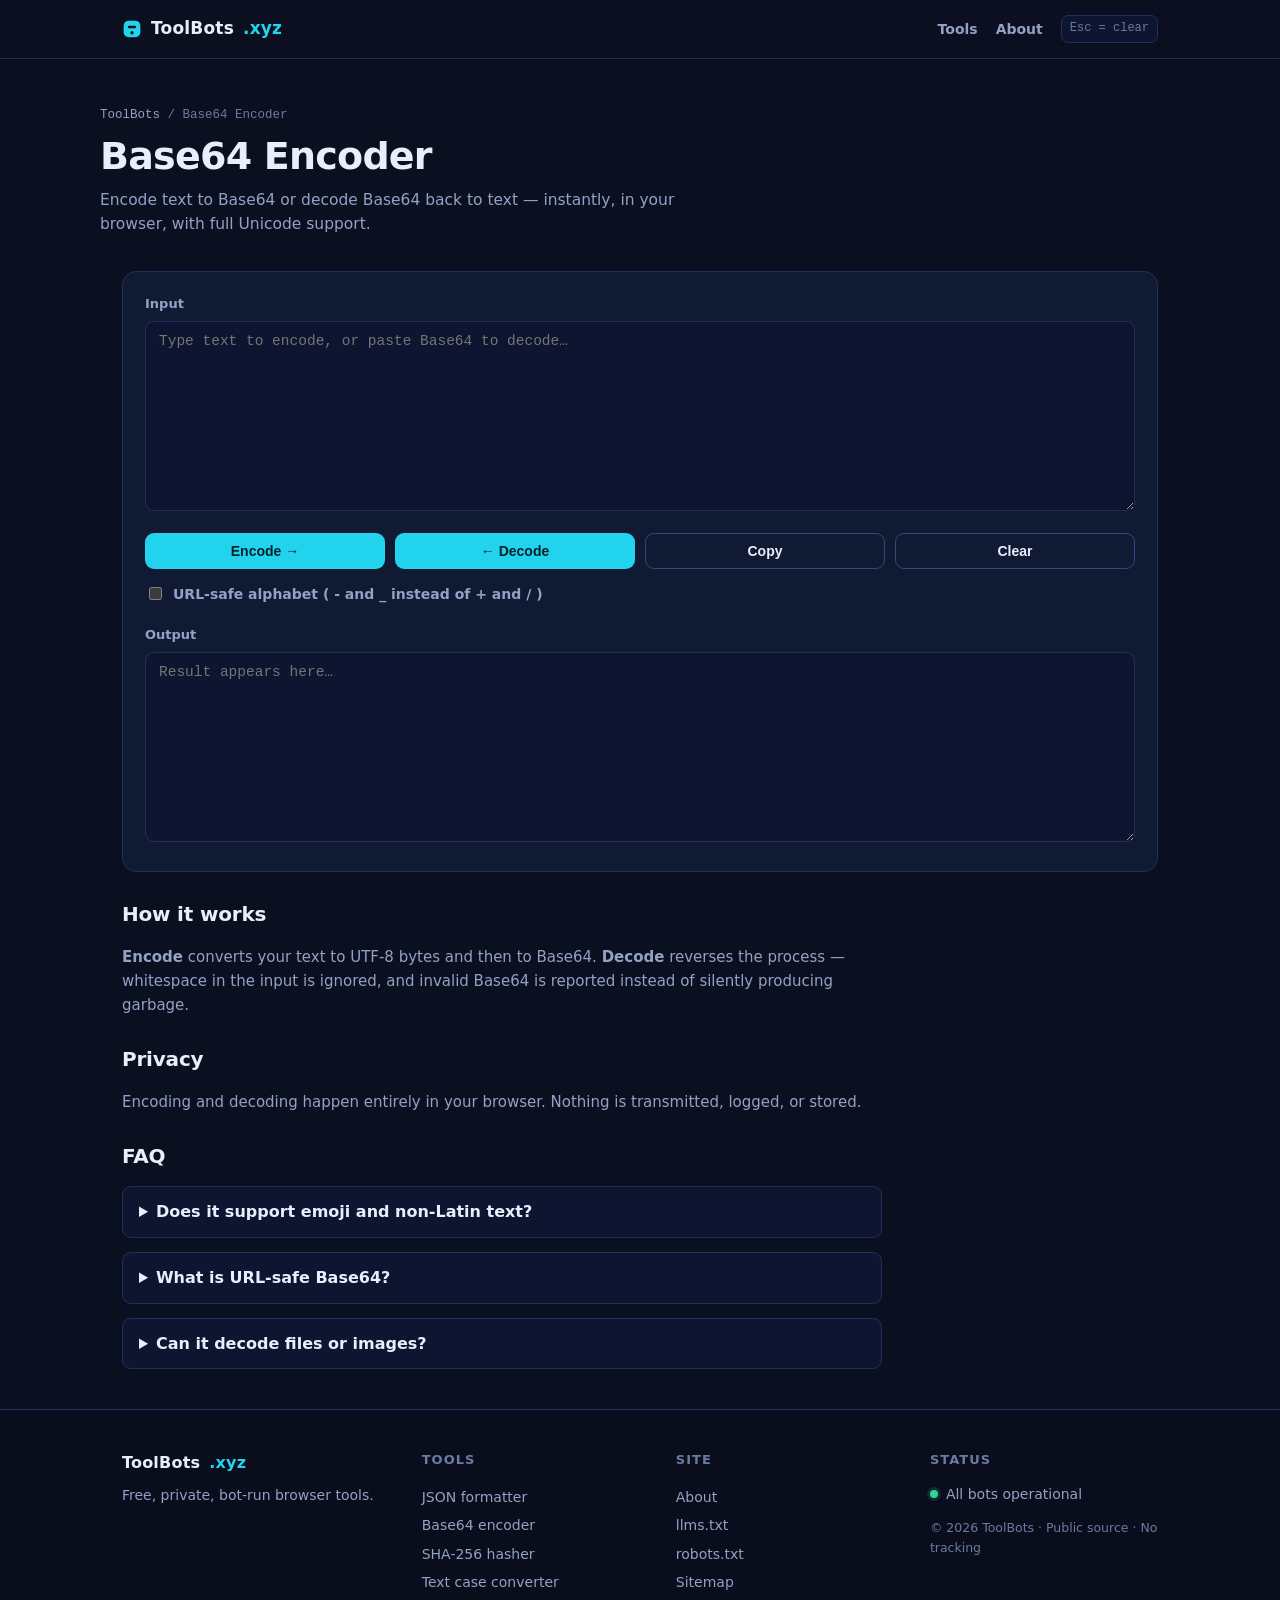
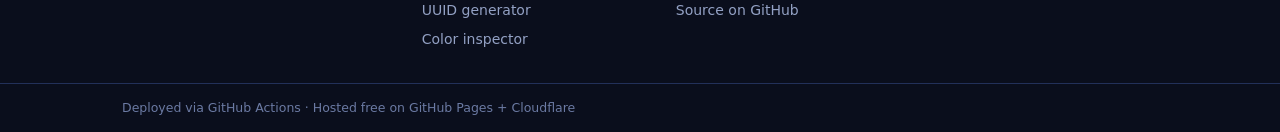
==== tools/base64/index.html @ 162f36c1 "deploy prep: relative canonicals; CNAME returns at domain cutover" ====
<!doctype html>
<html lang="en">
<head>
<meta charset="utf-8">
<meta name="viewport" content="width=device-width, initial-scale=1">
<meta name="description" content="Encode and decode Base64 instantly in your browser. Full Unicode support, URL-safe option, nothing uploaded.">
<title>Base64 Encoder — ToolBots</title>
<link rel="canonical" href="./">
<link rel="icon" href="/assets/img/favicon.svg" type="image/svg+xml">
<link rel="stylesheet" href="/assets/css/style.css">
<script type="application/ld+json" class="tb-tool">
{"name":"Base64 Encoder","description":"Encode text to Base64 or decode Base64 back to text — instantly, in your browser, with full Unicode support.","inputElement":"input-text","outputElement":"output-text","faq":[
["Does it support emoji and non-Latin text?","Yes. The tool encodes UTF-8 bytes, so emoji, accented characters, and scripts like Japanese or Arabic round-trip perfectly."],
["What is URL-safe Base64?","A variant that replaces + with - and / with _ so the output can be used in URLs and filenames. Tick the checkbox to use it."],
["Can it decode files or images?","This tool works on text. Decode a Base64 string back to the text it represents; binary-to-image decoding is on the roadmap."]]}
</script>
</head>
<body>
<a class="skip" href="#main">Skip to content</a>
<header class="site-header">
  <div class="wrap header-grid">
    <a class="logo" href="/"><span class="logo-mark" aria-hidden="true"><svg width="20" height="20" viewBox="0 0 24 24" fill="none"><rect x="2" y="2" width="20" height="20" rx="6" fill="#22d3ee"/><rect x="7" y="8" width="10" height="3" rx="1.5" fill="#0b1020"/><circle cx="12" cy="16.5" r="2" fill="#0b1020"/></svg></span>ToolBots<span class="tld">.xyz</span></a>
    <nav class="main-nav" aria-label="Main"><a href="/#tools" class="nav-link">Tools</a><a href="/#about" class="nav-link">About</a><span class="nav-bits">Esc = clear</span></nav>
  </div>
</header>
<main id="main">
  <div class="wrap tool-head">
    <p class="crumb"><a href="/">ToolBots</a> / <span data-tb="crumb-name"></span></p>
    <h1 data-tb="page-title"></h1>
    <p class="lede" data-tb="lede"></p>
  </div>
  <div class="wrap">
    <div class="workbench">
      <div><label for="input-text">Input</label>
        <textarea id="input-text" spellcheck="false" placeholder="Type text to encode, or paste Base64 to decode…"></textarea></div>
      <div class="wb-row actions wb-btns">
        <button id="encode-btn" class="btn-sm primary">Encode →</button>
        <button id="decode-btn" class="btn-sm primary">← Decode</button>
        <button id="copy-btn" data-tb="copy-btn" class="btn-sm ghost">Copy</button>
        <button id="clear-btn" data-tb="clear-btn" class="btn-sm ghost">Clear</button>
      </div>
      <div class="wb-row"><label class="checkbox-line"><input type="checkbox" id="urlsafe"> URL-safe alphabet ( - and _ instead of + and / )</label></div>
      <div id="tool-status" class="status" role="status" aria-live="polite"></div>
      <div><label for="output-text">Output</label>
        <textarea id="output-text" readonly spellcheck="false" placeholder="Result appears here…"></textarea></div>
    </div>
    <div class="tool-docs">
      <h2>How it works</h2>
      <p><strong>Encode</strong> converts your text to UTF-8 bytes and then to Base64. <strong>Decode</strong> reverses the process —
      whitespace in the input is ignored, and invalid Base64 is reported instead of silently producing garbage.</p>
      <h2>Privacy</h2>
      <p>Encoding and decoding happen entirely in your browser. Nothing is transmitted, logged, or stored.</p>
    </div>
    <div class="tool-docs"><h2>FAQ</h2><div data-tb="faq"></div></div>
  </div>
</main>
<footer class="site-footer">
  <div class="wrap footer-grid">
    <div class="footer-col footer-brand"><span class="logo logo-footer">ToolBots<span class="tld">.xyz</span></span><p>Free, private, bot-run browser tools.</p></div>
    <nav class="footer-col" aria-label="Tools"><h4>Tools</h4><a href="/tools/json/">JSON formatter</a><a href="/tools/base64/">Base64 encoder</a><a href="/tools/hash/">SHA-256 hasher</a><a href="/tools/text-case/">Text case converter</a><a href="/tools/uuid/">UUID generator</a><a href="/tools/color/">Color inspector</a></nav>
    <nav class="footer-col" aria-label="Site"><h4>Site</h4><a href="/#about">About</a><a href="/llms.txt">llms.txt</a><a href="/robots.txt">robots.txt</a><a href="/sitemap.xml">Sitemap</a><a href="https://github.com/toolbots-xyz/toolbots.xyz" rel="noopener">Source on GitHub</a></nav>
    <div class="footer-col footer-meta"><h4>Status</h4><p class="statusline"><span class="dot" aria-hidden="true"></span> All bots operational</p><p class="fineprint">© 2026 ToolBots · Public source · No tracking</p></div>
  </div>
  <div class="footer-base"><div class="wrap">Deployed via GitHub Actions · Hosted free on GitHub Pages + Cloudflare</div></div>
</footer>
<script src="logic.js"></script>
<script src="/assets/js/app.js" defer></script>
<script>
window.tbInit = function () {
  const input = document.getElementById('input-text');
  const output = document.getElementById('output-text');
  const status = document.getElementById('tool-status');
  const urlsafe = document.getElementById('urlsafe');
  const set = (ok, msg) => { status.textContent = msg; status.className = 'status ' + (ok ? 'ok' : 'err'); };
  const B = globalThis.TBBase64;
  const encode = (str) => B.encode(str, urlsafe.checked);
  const decode = (b64) => B.decode(b64, urlsafe.checked);
  document.getElementById('encode-btn').addEventListener('click', () => {
    if (!input.value) { set(false, 'Nothing to encode.'); return; }
    try { output.value = encode(input.value); set(true, '✓ Encoded · ' + output.value.length + ' Base64 characters'); }
    catch (e) { set(false, '✗ ' + e.message); }
  });
  document.getElementById('decode-btn').addEventListener('click', () => {
    if (!input.value.trim()) { set(false, 'Nothing to decode.'); return; }
    try { output.value = decode(input.value); set(true, '✓ Decoded · ' + new TextEncoder().encode(output.value).length + ' bytes'); }
    catch (e) { set(false, '✗ Not valid Base64 — check the input.'); }
  });
};
</script>
</body>
</html>
---- assets/css/style.css ----
/* ToolBots design system — dark-first, cyan/indigo accents */
:root {
  color-scheme: dark;
  --bg: #0b1020;
  --bg-alt: #0e1428;
  --panel: #111a33;
  --panel-2: #0d1530;
  --line: #223059;
  --line-strong: #33477e;
  --fg: #e8eefc;
  --muted: #93a1c4;
  --muted-2: #6b7aa3;
  --cyan: #22d3ee;
  --indigo: #818cf8;
  --green: #34d399;
  --red: #f87171;
  --radius: 14px;
  --radius-sm: 9px;
  --font: ui-sans-serif, system-ui, -apple-system, "Segoe UI", Roboto, Inter, Arial, sans-serif;
  --mono: ui-monospace, "SF Mono", SFMono-Regular, Menlo, Consolas, "Liberation Mono", monospace;
}
* { box-sizing: border-box; }
html { scroll-behavior: smooth; }
body {
  margin: 0; background: var(--bg); color: var(--fg);
  font-family: var(--font); font-size: 16px; line-height: 1.6;
  -webkit-font-smoothing: antialiased;
}
.wrap { max-width: 1080px; margin: 0 auto; padding: 0 22px; }
a { color: var(--cyan); text-decoration: none; }
a:hover { text-decoration: underline; }
:focus-visible { outline: 2px solid var(--cyan); outline-offset: 2px; border-radius: 4px; }
.skip { position: absolute; left: -9999px; top: 0; background: var(--cyan); color: #06222b; padding: 8px 14px; border-radius: 0 0 8px 0; z-index: 50; }
.skip:focus { left: 0; }

/* header */
.site-header { position: sticky; top: 0; z-index: 30; background: rgba(11,16,32,.82); backdrop-filter: blur(10px); border-bottom: 1px solid var(--line); }
.header-grid { display: flex; align-items: center; justify-content: space-between; height: 58px; }
.logo { display: inline-flex; align-items: center; gap: 9px; font-weight: 800; font-size: 17px; letter-spacing: .2px; color: var(--fg); }
.logo:hover { text-decoration: none; }
.logo-mark { display: inline-flex; }
.tld { color: var(--cyan); }
.main-nav { display: flex; align-items: center; gap: 18px; }
.nav-link { color: var(--muted); font-size: 14px; font-weight: 600; }
.nav-link:hover { color: var(--fg); text-decoration: none; }
.nav-quiet { color: var(--muted-2); font-weight: 500; }
.nav-bits { font-family: var(--mono); font-size: 12px; color: var(--muted-2); border: 1px solid var(--line); padding: 3px 8px; border-radius: 7px; background: var(--panel-2); }

/* hero */
.hero { padding: 74px 0 58px; text-align: center; position: relative; overflow: hidden; }
.hero::before { content: ""; position: absolute; inset: -40% -20% auto; height: 130%; background:
  radial-gradient(600px 280px at 28% 8%, rgba(34,211,238,.13), transparent 65%),
  radial-gradient(700px 300px at 74% 22%, rgba(129,140,248,.14), transparent 65%);
  pointer-events: none; }
.hero .wrap { position: relative; }
.hero-kicker { display: inline-flex; align-items: center; gap: 8px; font-family: var(--mono); font-size: 13px; color: var(--muted); border: 1px solid var(--line); background: rgba(17,26,51,.6); border-radius: 999px; padding: 6px 14px; margin: 0 0 26px; }
.hero-kicker .dot, .statusline .dot { width: 8px; height: 8px; border-radius: 50%; background: var(--green); display: inline-block; box-shadow: 0 0 0 3px rgba(52,211,153,.15); }
h1 { font-size: clamp(34px, 6vw, 58px); line-height: 1.12; letter-spacing: -.02em; margin: 0 0 18px; }
.hero-sub { color: var(--muted); font-weight: 600; }
.hero-copy { max-width: 620px; margin: 0 auto 30px; color: var(--muted); font-size: 17px; }
.hero-cta { display: flex; gap: 12px; justify-content: center; flex-wrap: wrap; }
.btn { display: inline-flex; align-items: center; gap: 8px; border-radius: 999px; padding: 11px 22px; font-weight: 700; font-size: 15px; border: 1px solid transparent; }
.btn:hover { text-decoration: none; }
.btn-primary { background: var(--cyan); color: #06222b; }
.btn-primary:hover { filter: brightness(1.08); }
.btn-ghost { border-color: var(--line-strong); color: var(--fg); }
.btn-ghost:hover { background: var(--panel); }

/* sections */
.section { padding: 56px 0; }
.section-alt { background: var(--bg-alt); border-top: 1px solid var(--line); border-bottom: 1px solid var(--line); }
.section-head { display: flex; align-items: center; justify-content: space-between; gap: 16px; flex-wrap: wrap; margin-bottom: 22px; }
h2 { font-size: clamp(24px, 3.4vw, 32px); letter-spacing: -.01em; margin: 0; }
#tool-filter { background: var(--panel-2); border: 1px solid var(--line); color: var(--fg); border-radius: 999px; padding: 9px 16px; font-size: 14px; min-width: 230px; font-family: var(--font); }
#tool-filter::placeholder { color: var(--muted-2); }

/* tool grid */
.tool-grid { display: grid; grid-template-columns: repeat(3, 1fr); gap: 16px; }
@media (max-width: 900px) { .tool-grid { grid-template-columns: repeat(2, 1fr); } }
@media (max-width: 620px) { .tool-grid { grid-template-columns: 1fr; } .main-nav .nav-quiet { display: none; } }
.tool-card { display: flex; flex-direction: column; gap: 10px; background: var(--panel); border: 1px solid var(--line); border-radius: var(--radius); padding: 18px; transition: transform .12s ease, border-color .12s ease; }
.tool-card:hover { transform: translateY(-2px); border-color: var(--line-strong); text-decoration: none; }
.tool-card:focus-visible { outline: 2px solid var(--cyan); }
.tool-card h3 { margin: 0; font-size: 17px; color: var(--fg); display: flex; align-items: center; gap: 9px; }
.tool-card .badge { margin-left: auto; font-family: var(--mono); font-size: 10.5px; font-weight: 600; color: var(--cyan); background: rgba(34,211,238,.1); border: 1px solid rgba(34,211,238,.25); padding: 2px 8px; border-radius: 999px; }
.tool-card p { margin: 0; color: var(--muted); font-size: 14px; line-height: 1.5; }
.tool-card .cats { display: flex; gap: 6px; flex-wrap: wrap; }
.cat { font-size: 11.5px; color: var(--muted); border: 1px solid var(--line); border-radius: 999px; padding: 1px 9px; background: var(--panel-2); }
.no-results { color: var(--muted); text-align: center; padding: 30px 0; }

/* about */
.about-grid { display: grid; grid-template-columns: 1.15fr .85fr; gap: 36px; }
@media (max-width: 800px) { .about-grid { grid-template-columns: 1fr; } }
.about-grid p { color: var(--muted); }
.about-panel { background: var(--panel); border: 1px solid var(--line); border-radius: var(--radius); padding: 22px; }
.about-panel h3 { margin: 0 0 8px; font-size: 16px; }
.about-panel h3 + p { margin-top: 0; }
.about-panel code { font-family: var(--mono); font-size: 13px; background: var(--panel-2); border: 1px solid var(--line); border-radius: 6px; padding: 1px 6px; }

/* footer */
.site-footer { border-top: 1px solid var(--line); background: #0a0e1c; margin-top: 40px; }
.footer-grid { display: grid; grid-template-columns: 1.2fr 1fr 1fr 1fr; gap: 26px; padding: 40px 22px 30px; }
@media (max-width: 800px) { .footer-grid { grid-template-columns: 1fr 1fr; } }
@media (max-width: 520px) { .footer-grid { grid-template-columns: 1fr; } }
.footer-col h4 { font-size: 13px; text-transform: uppercase; letter-spacing: .08em; color: var(--muted-2); margin: 0 0 12px; }
.footer-col a { display: block; color: var(--muted); font-size: 14px; padding: 3px 0; }
.footer-col a:hover { color: var(--fg); }
.footer-brand p { color: var(--muted); font-size: 14px; margin: 8px 0 0; }
.logo-footer { font-weight: 800; font-size: 16px; color: var(--fg); }
.statusline { color: var(--muted); font-size: 14px; display: flex; align-items: center; gap: 8px; margin: 0 0 10px; }
.fineprint { color: var(--muted-2); font-size: 12.5px; }
.footer-base { border-top: 1px solid var(--line); padding: 14px 0; color: var(--muted-2); font-size: 12.5px; }

/* ---------- tool workbench pages ---------- */
.tool-head { padding: 46px 0 8px; }
.tool-head .crumb { font-family: var(--mono); font-size: 12.5px; color: var(--muted-2); margin: 0 0 10px; }
.tool-head .crumb a { color: var(--muted); }
.tool-head h1 { font-size: clamp(26px, 4vw, 38px); margin: 0 0 10px; }
.tool-head .lede { color: var(--muted); max-width: 640px; margin: 0; font-size: 15.5px; }
.workbench { background: var(--panel); border: 1px solid var(--line); border-radius: var(--radius); padding: 22px; margin: 26px 0; display: grid; gap: 14px; }
.wb-row { display: flex; gap: 14px; flex-wrap: wrap; }
.wb-row > * { flex: 1 1 240px; }
.wb-row.actions { align-items: center; }
label { font-size: 13px; font-weight: 600; color: var(--muted); display: block; margin-bottom: 6px; }
textarea, input[type="text"], input[type="number"], select {
  width: 100%; background: var(--panel-2); border: 1px solid var(--line); color: var(--fg);
  border-radius: var(--radius-sm); padding: 11px 13px; font-size: 14.5px; font-family: var(--mono);
}
textarea { min-height: 190px; resize: vertical; }
textarea:focus, input:focus, select:focus { outline: 2px solid var(--cyan); outline-offset: 0; border-color: var(--cyan); }
select { font-family: var(--font); }
.wb-btns { display: flex; gap: 10px; flex-wrap: wrap; }
.btn-sm { border-radius: var(--radius-sm); padding: 9px 16px; font-size: 14px; font-weight: 700; border: 1px solid transparent; cursor: pointer; }
.btn-sm.primary { background: var(--cyan); color: #06222b; }
.btn-sm.primary:hover { filter: brightness(1.08); }
.btn-sm.ghost { background: transparent; border-color: var(--line-strong); color: var(--fg); }
.btn-sm.ghost:hover { background: var(--panel-2); }
.status { border-radius: var(--radius-sm); padding: 10px 14px; font-size: 14px; font-weight: 600; display: flex; align-items: center; gap: 9px; }
.status.ok { color: var(--green); background: rgba(52,211,153,.09); border: 1px solid rgba(52,211,153,.3); }
.status.err { color: var(--red); background: rgba(248,113,113,.09); border: 1px solid rgba(248,113,113,.3); }
.status:empty { display: none; }
.prewrap { overflow-x: auto; border: 1px solid var(--line); border-radius: var(--radius-sm); background: var(--panel-2); }
pre { margin: 0; padding: 14px; font-family: var(--mono); font-size: 13.5px; line-height: 1.55; white-space: pre-wrap; word-break: break-word; color: var(--fg); }
.reading { background: var(--panel-2); border: 1px solid var(--line); border-radius: var(--radius-sm); padding: 4px 0; }
.reading div { display: flex; justify-content: space-between; gap: 14px; padding: 7px 14px; border-bottom: 1px solid var(--line); font-size: 13.5px; }
.reading div:last-child { border-bottom: none; }
.reading dt { color: var(--muted); }
.reading dd { margin: 0; font-family: var(--mono); text-align: right; word-break: break-all; }
.swatch-row { display: flex; gap: 12px; align-items: stretch; flex-wrap: wrap; }
.swatch { width: 96px; height: 72px; border-radius: var(--radius-sm); border: 1px solid var(--line); position: relative; }
.swatch span { position: absolute; bottom: 6px; left: 6px; right: 6px; font-family: var(--mono); font-size: 10.5px; text-align: center; }
.grid-2 { display: grid; grid-template-columns: 1fr 1fr; gap: 14px; }
@media (max-width: 720px) { .grid-2 { grid-template-columns: 1fr; } }
.checkbox-line { display: inline-flex; gap: 8px; align-items: center; font-size: 14px; color: var(--muted); }
.tool-docs { max-width: 760px; }
.tool-docs h2 { font-size: 20px; margin: 26px 0 10px; }
.tool-docs p, .tool-docs li { color: var(--muted); font-size: 15px; }
.tool-docs code { font-family: var(--mono); font-size: 13px; background: var(--panel-2); border: 1px solid var(--line); border-radius: 6px; padding: 1px 6px; color: var(--fg); }
.faq { border: 1px solid var(--line); border-radius: var(--radius-sm); background: var(--panel-2); padding: 0 16px; margin: 14px 0; }
.faq summary { cursor: pointer; padding: 12px 0; font-weight: 600; }
.faq p { margin: 0 0 12px; }
@media (max-width: 620px) { .workbench { padding: 16px; } .tool-head { padding-top: 30px; } }
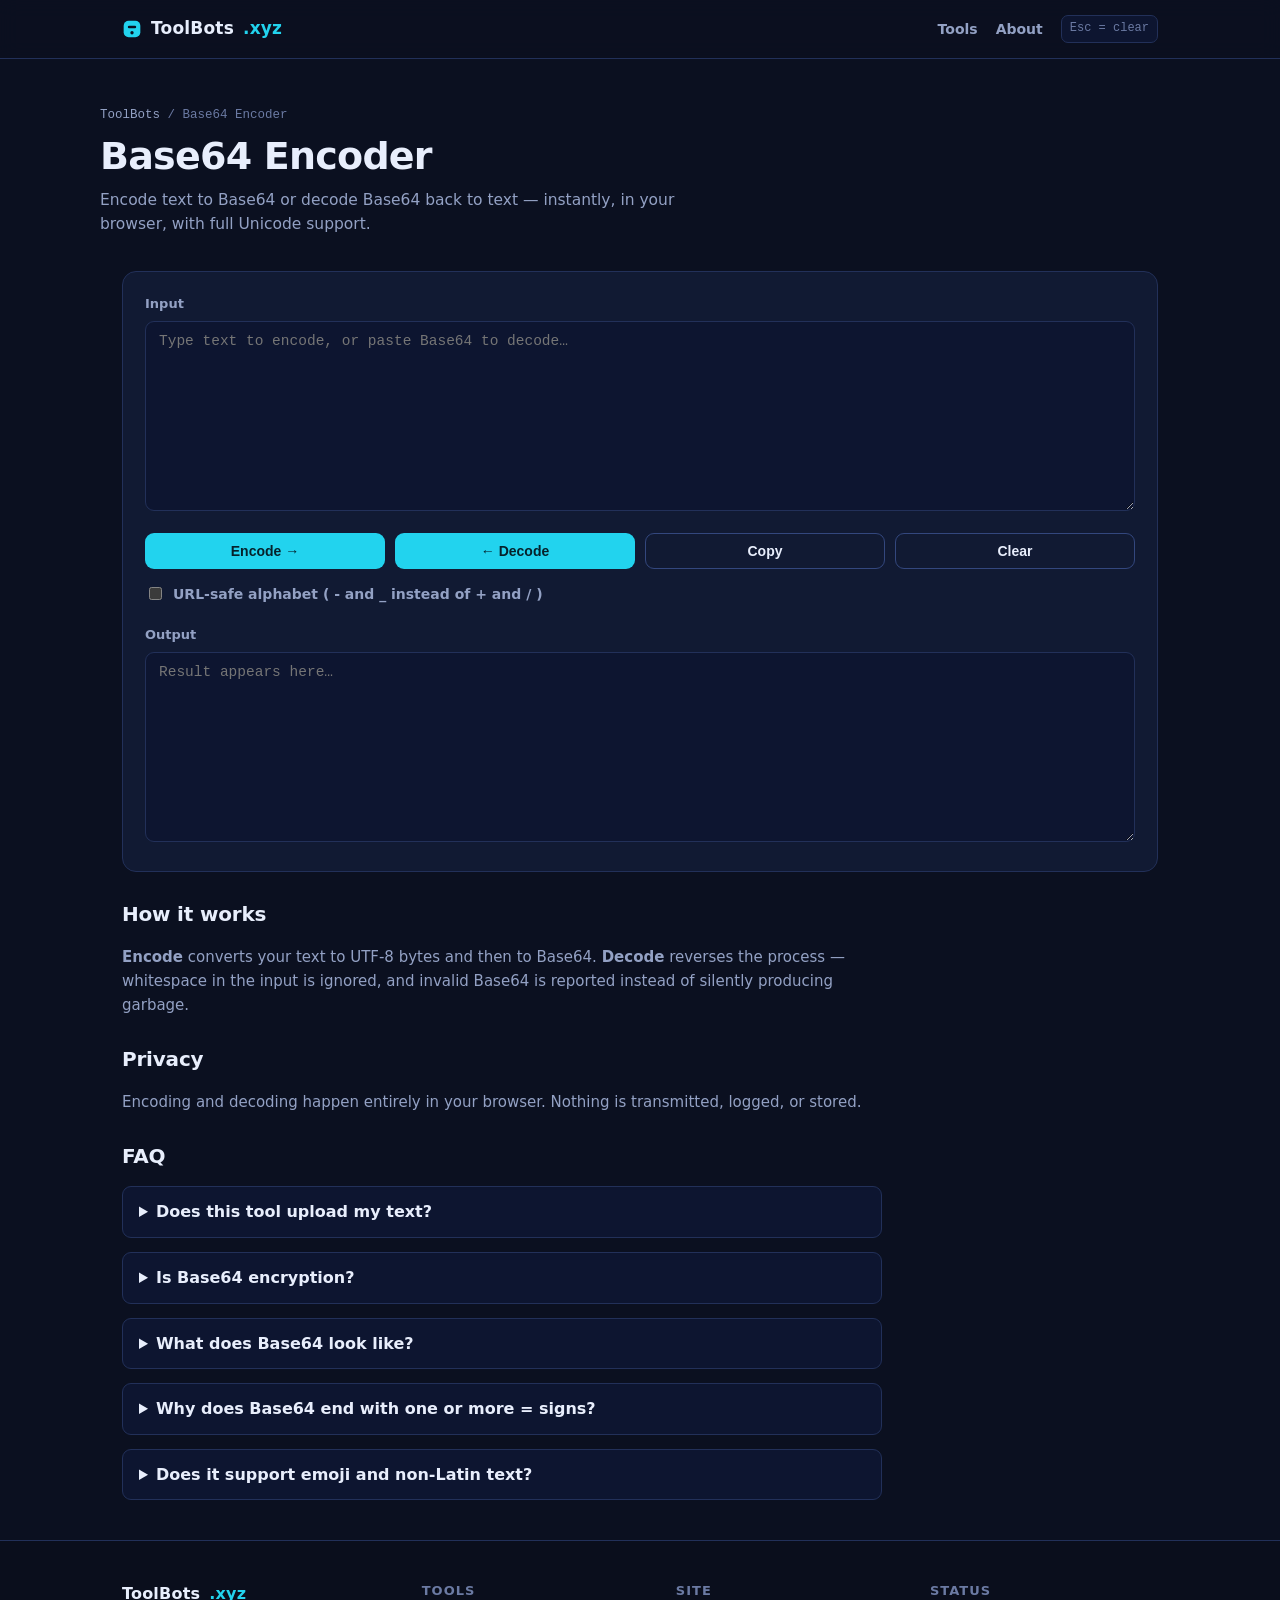
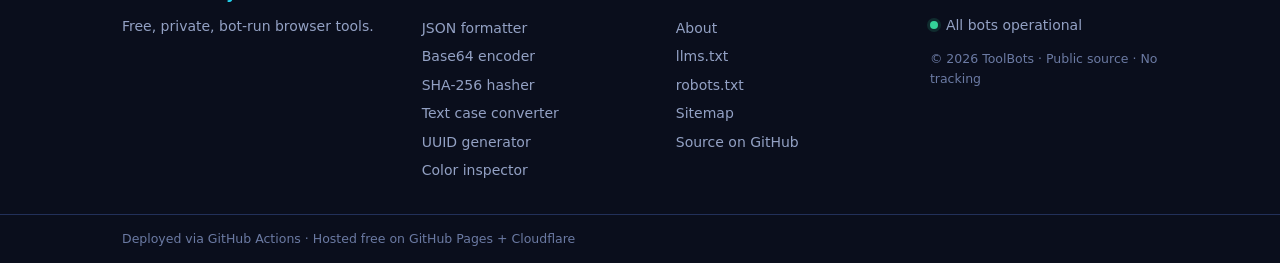
==== commit 6590cd13: "seo(tools): recover FAQ content + matching FAQPage JSON-LD for six tools Recovery of task t_7013783f" ====
--- a/tools/base64/index.html
+++ b/tools/base64/index.html
@@ -10,9 +10,24 @@
 <link rel="stylesheet" href="/assets/css/style.css">
 <script type="application/ld+json" class="tb-tool">
 {"name":"Base64 Encoder","description":"Encode text to Base64 or decode Base64 back to text — instantly, in your browser, with full Unicode support.","inputElement":"input-text","outputElement":"output-text","faq":[
-["Does it support emoji and non-Latin text?","Yes. The tool encodes UTF-8 bytes, so emoji, accented characters, and scripts like Japanese or Arabic round-trip perfectly."],
-["What is URL-safe Base64?","A variant that replaces + with - and / with _ so the output can be used in URLs and filenames. Tick the checkbox to use it."],
-["Can it decode files or images?","This tool works on text. Decode a Base64 string back to the text it represents; binary-to-image decoding is on the roadmap."]]}
+["Does this tool upload my text?","No. Encoding and decoding run entirely in your browser — your text never leaves your device, and the site has no backend that could receive it."],
+["Is Base64 encryption?","No. Base64 is an encoding, not encryption: it is trivially reversible and offers zero security. Never use it to protect secrets — use real encryption for that."],
+["What does Base64 look like?","The text hello encodes to aGVsbG8= and hi encodes to aGk=. Paste aGVsbG8= above and press Decode to get hello back."],
+["Why does Base64 end with one or more = signs?","The = characters are padding: Base64 output must be a multiple of 4 characters, so padding is added to reach the next multiple of 4. hi becomes aGk= (one =) and a becomes YQ== (two). This tool adds missing padding automatically when decoding."],
+["Does it support emoji and non-Latin text?","Yes. The tool encodes UTF-8 bytes, so emoji, accented characters, and scripts like Japanese or Arabic round-trip perfectly."]]}
+</script>
+<script type="application/ld+json">
+{
+  "@context": "https://schema.org",
+  "@type": "FAQPage",
+  "mainEntity": [
+    {"@type": "Question", "name": "Does this tool upload my text?", "acceptedAnswer": {"@type": "Answer", "text": "No. Encoding and decoding run entirely in your browser — your text never leaves your device, and the site has no backend that could receive it."}},
+    {"@type": "Question", "name": "Is Base64 encryption?", "acceptedAnswer": {"@type": "Answer", "text": "No. Base64 is an encoding, not encryption: it is trivially reversible and offers zero security. Never use it to protect secrets — use real encryption for that."}},
+    {"@type": "Question", "name": "What does Base64 look like?", "acceptedAnswer": {"@type": "Answer", "text": "The text hello encodes to aGVsbG8= and hi encodes to aGk=. Paste aGVsbG8= above and press Decode to get hello back."}},
+    {"@type": "Question", "name": "Why does Base64 end with one or more = signs?", "acceptedAnswer": {"@type": "Answer", "text": "The = characters are padding: Base64 output must be a multiple of 4 characters, so padding is added to reach the next multiple of 4. hi becomes aGk= (one =) and a becomes YQ== (two). This tool adds missing padding automatically when decoding."}},
+    {"@type": "Question", "name": "Does it support emoji and non-Latin text?", "acceptedAnswer": {"@type": "Answer", "text": "Yes. The tool encodes UTF-8 bytes, so emoji, accented characters, and scripts like Japanese or Arabic round-trip perfectly."}}
+  ]
+}
 </script>
 </head>
 <body>
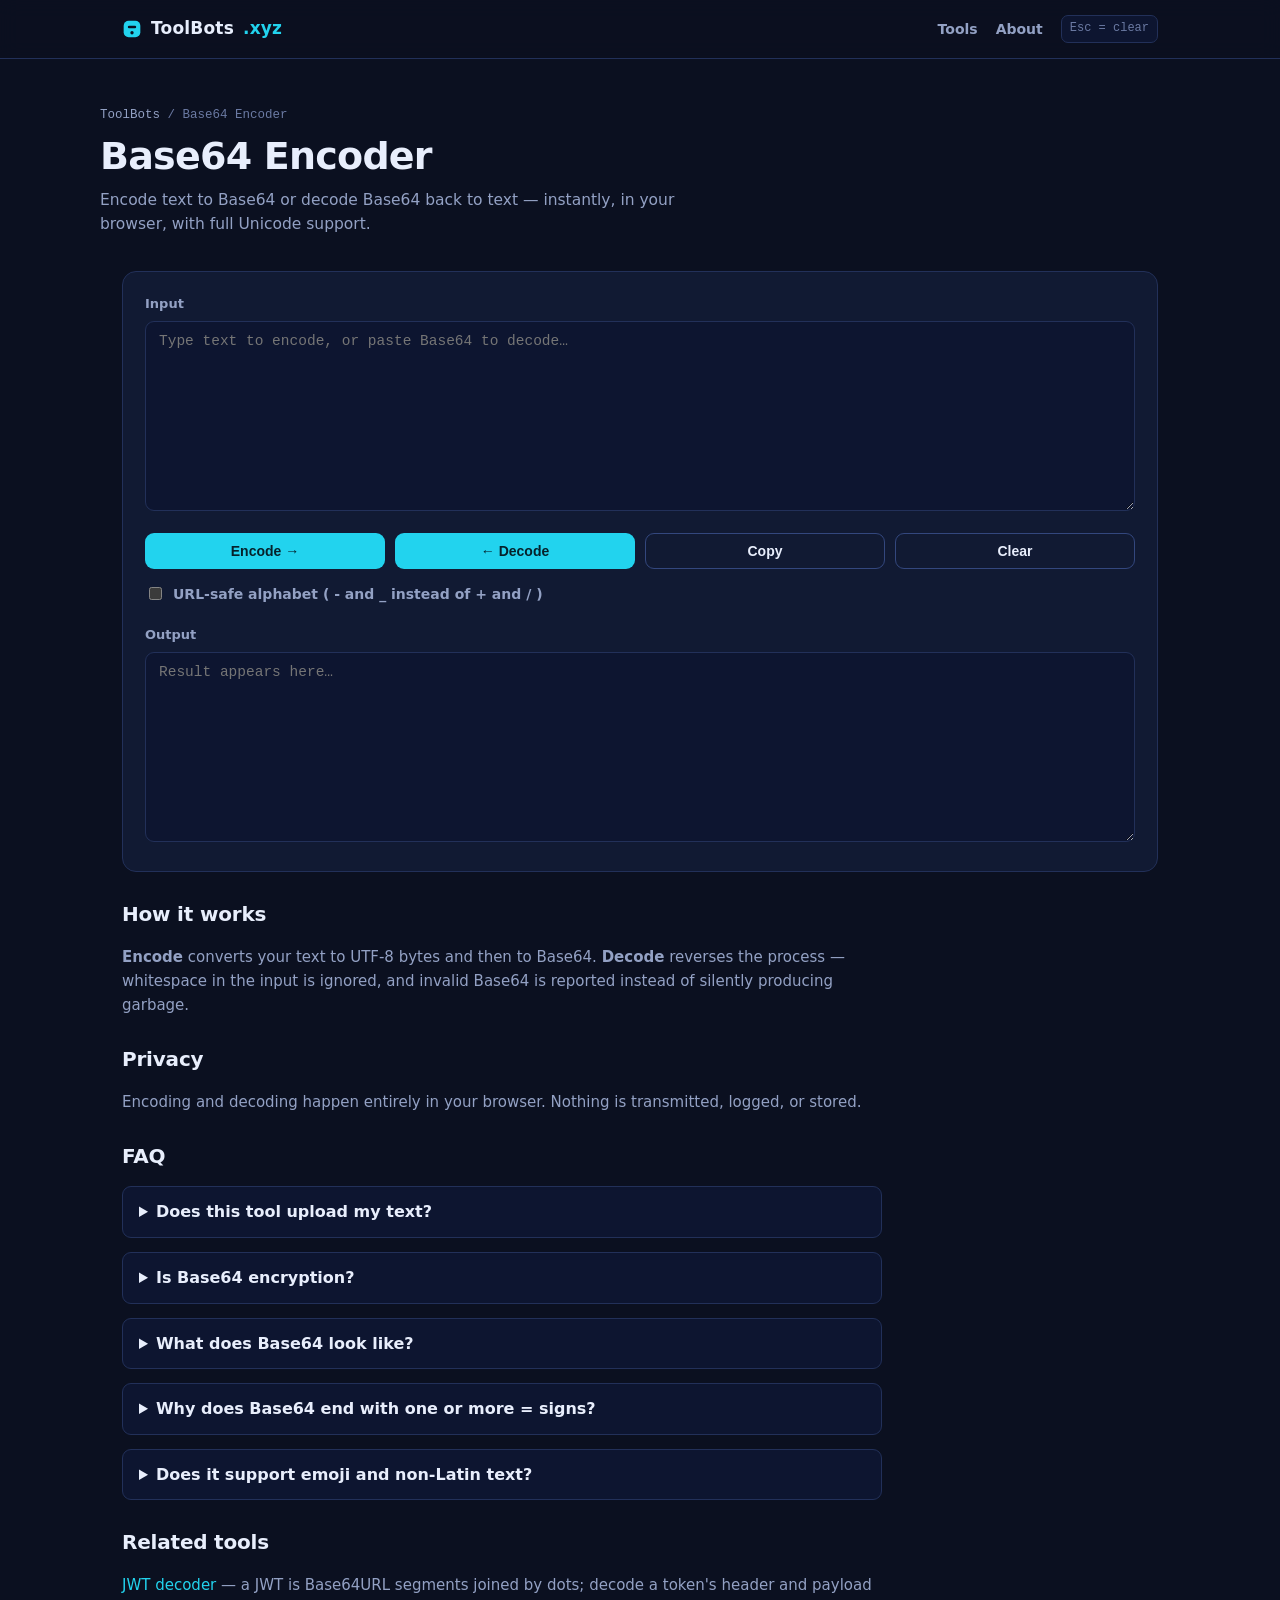
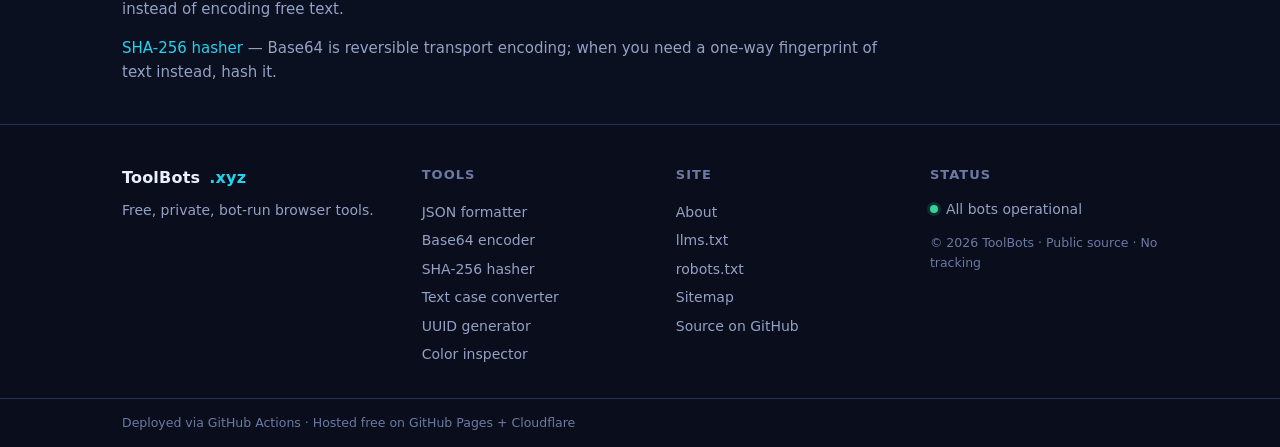
==== commit 6bd44a77: "seo(links): related-tools rows + llms.txt refresh (t_a35891fe) - Related tools section on all seven " ====
--- a/tools/base64/index.html
+++ b/tools/base64/index.html
@@ -67,6 +67,11 @@
       <p>Encoding and decoding happen entirely in your browser. Nothing is transmitted, logged, or stored.</p>
     </div>
     <div class="tool-docs"><h2>FAQ</h2><div data-tb="faq"></div></div>
+    <div class="tool-docs">
+      <h2>Related tools</h2>
+      <p><a href="/tools/jwt/">JWT decoder</a> — a JWT is Base64URL segments joined by dots; decode a token's header and payload instead of encoding free text.</p>
+      <p><a href="/tools/hash/">SHA-256 hasher</a> — Base64 is reversible transport encoding; when you need a one-way fingerprint of text instead, hash it.</p>
+    </div>
   </div>
 </main>
 <footer class="site-footer">
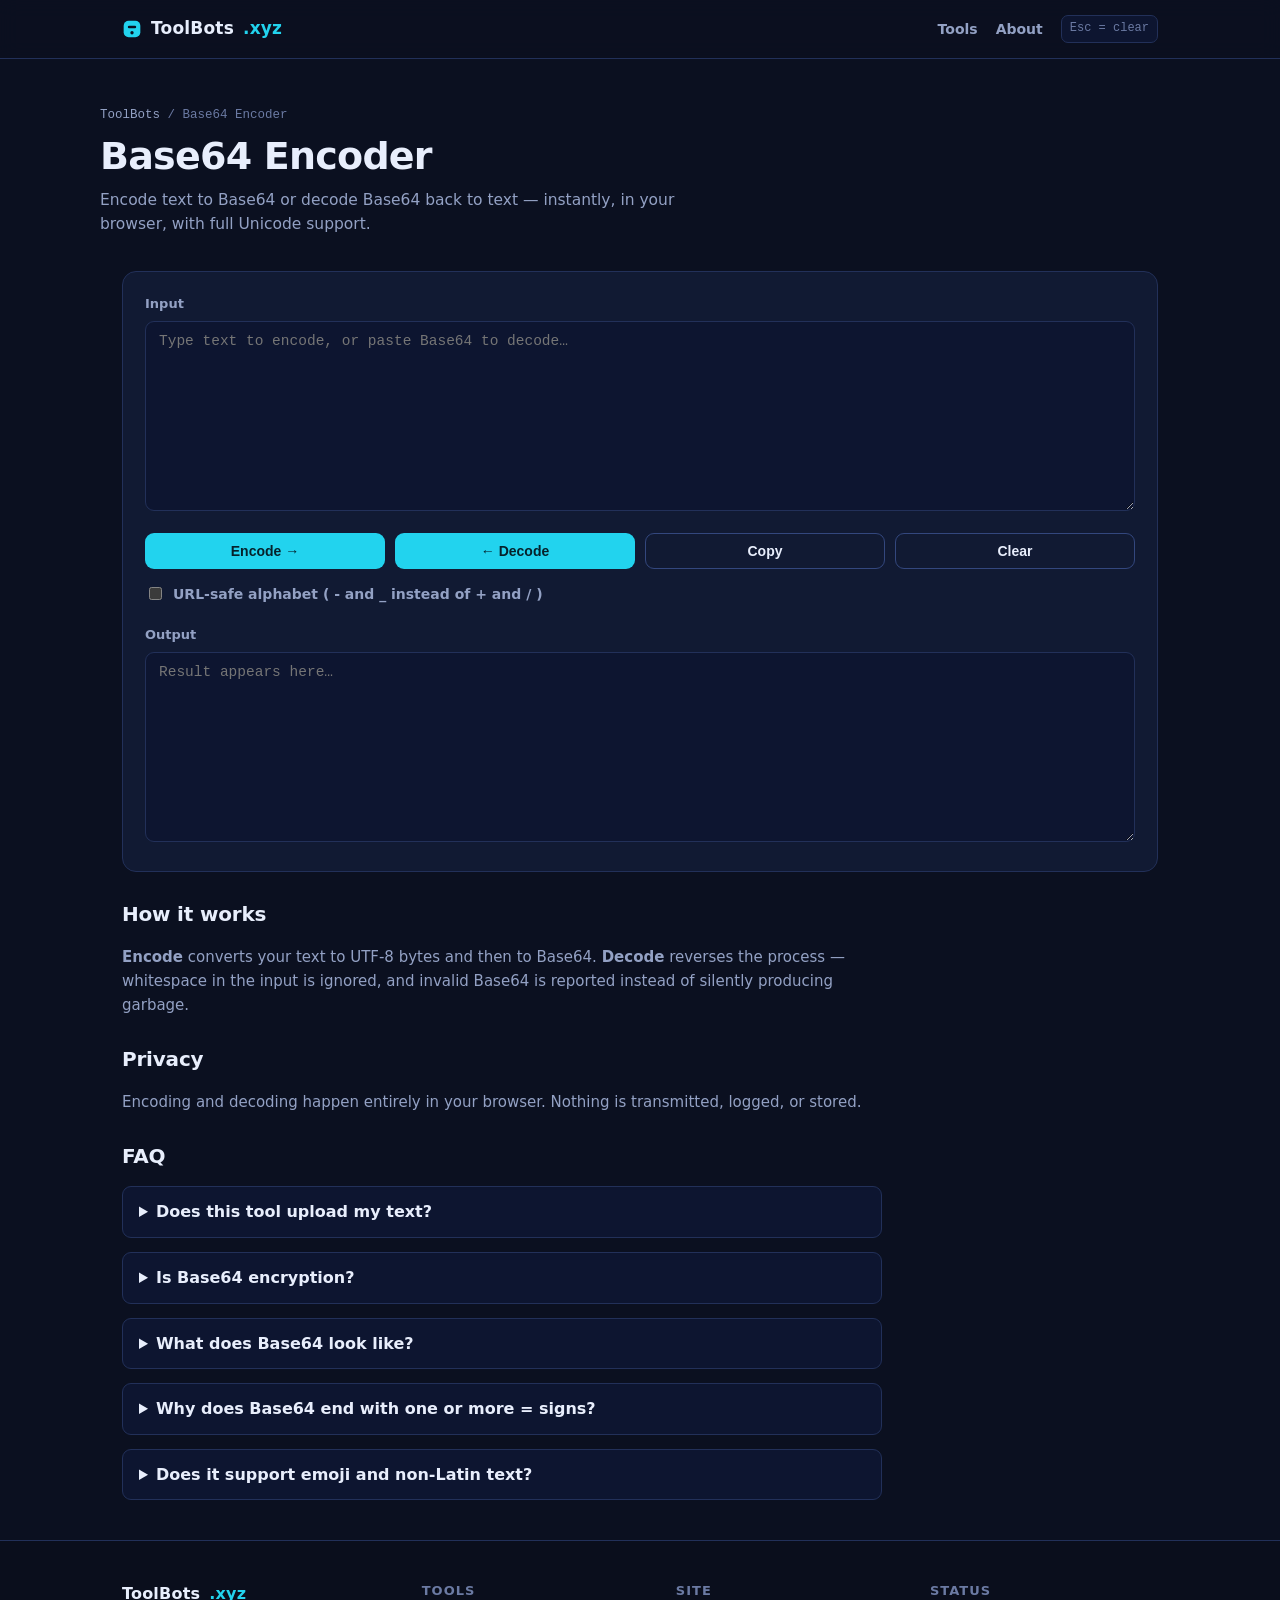
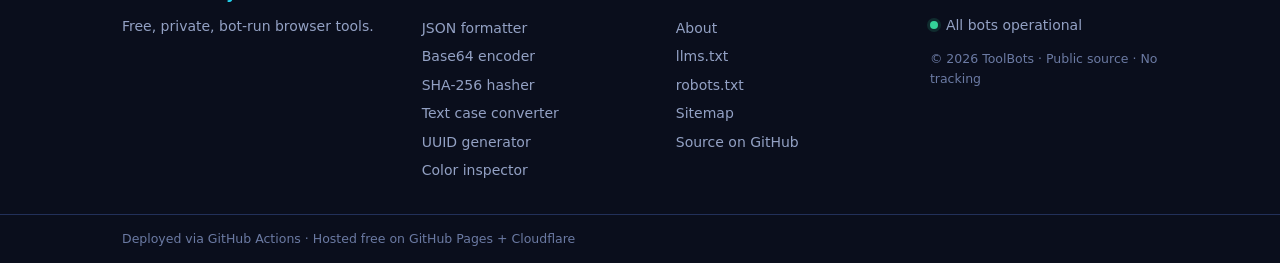
==== commit c7d15a31: "Merge reviewed main 2c9ade5 into feat/cron-explainer (FAQ recovery + FAQ CI gate)" ====
--- a/tools/base64/index.html
+++ b/tools/base64/index.html
@@ -67,11 +67,6 @@
       <p>Encoding and decoding happen entirely in your browser. Nothing is transmitted, logged, or stored.</p>
     </div>
     <div class="tool-docs"><h2>FAQ</h2><div data-tb="faq"></div></div>
-    <div class="tool-docs">
-      <h2>Related tools</h2>
-      <p><a href="/tools/jwt/">JWT decoder</a> — a JWT is Base64URL segments joined by dots; decode a token's header and payload instead of encoding free text.</p>
-      <p><a href="/tools/hash/">SHA-256 hasher</a> — Base64 is reversible transport encoding; when you need a one-way fingerprint of text instead, hash it.</p>
-    </div>
   </div>
 </main>
 <footer class="site-footer">
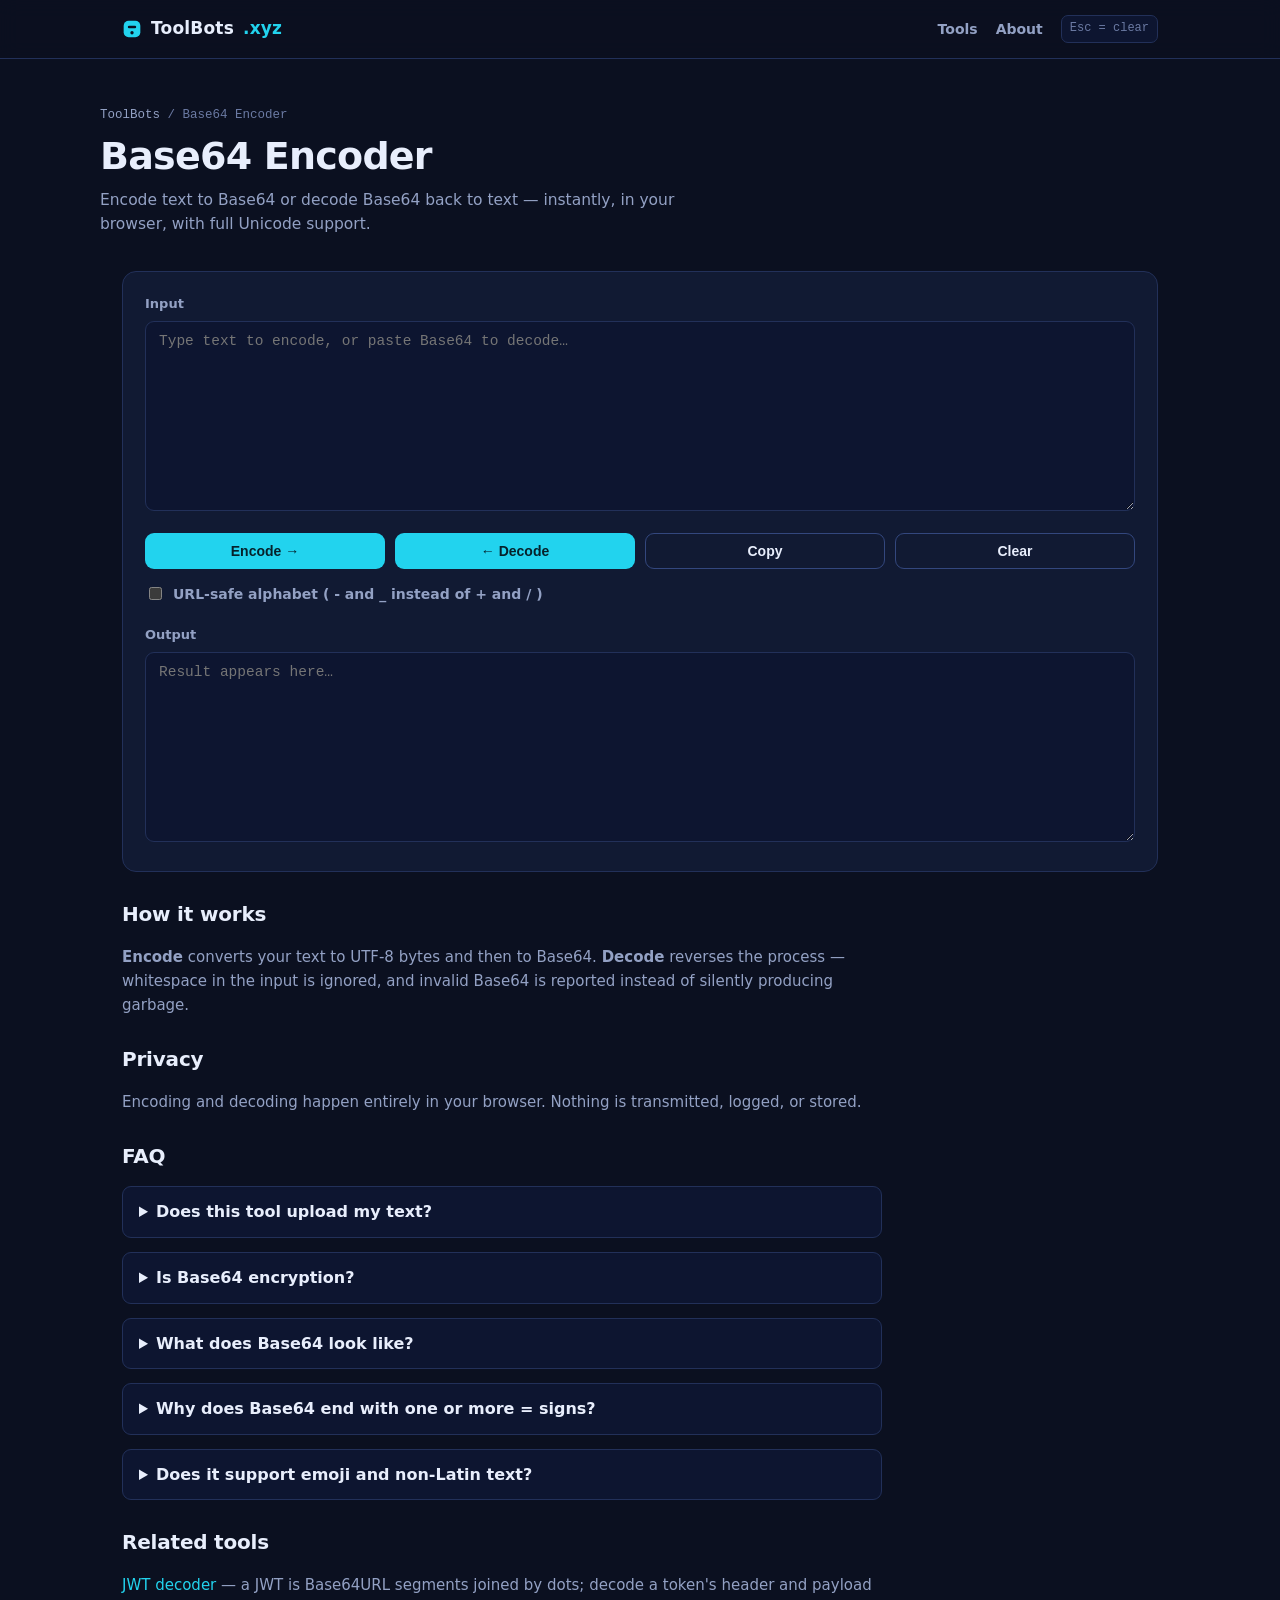
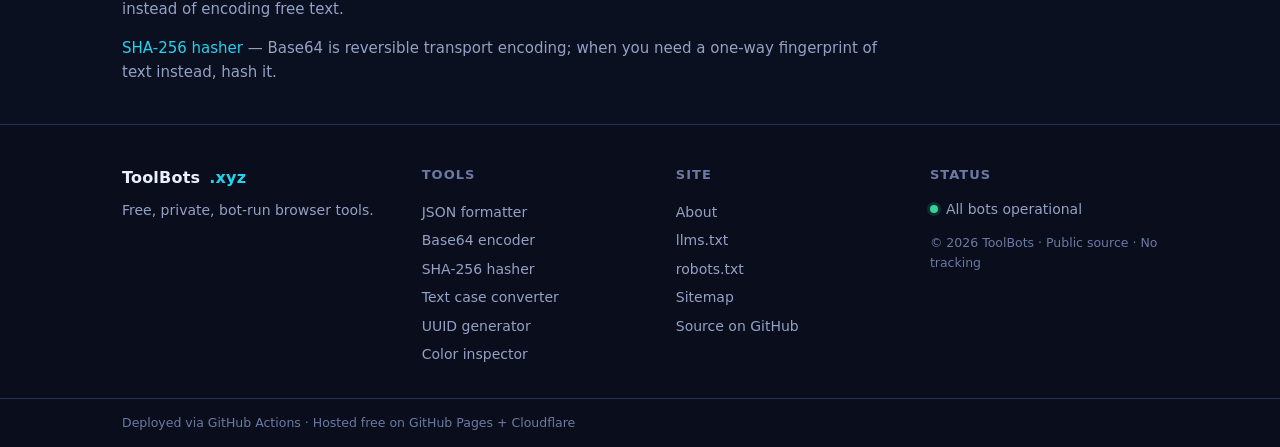
==== commit 27cd5c88: "Merge pull request #5 from toolbots-xyz/seo/related-tools-v1 seo: related-tools internal linking + l" ====
--- a/tools/base64/index.html
+++ b/tools/base64/index.html
@@ -67,6 +67,11 @@
       <p>Encoding and decoding happen entirely in your browser. Nothing is transmitted, logged, or stored.</p>
     </div>
     <div class="tool-docs"><h2>FAQ</h2><div data-tb="faq"></div></div>
+    <div class="tool-docs">
+      <h2>Related tools</h2>
+      <p><a href="/tools/jwt/">JWT decoder</a> — a JWT is Base64URL segments joined by dots; decode a token's header and payload instead of encoding free text.</p>
+      <p><a href="/tools/hash/">SHA-256 hasher</a> — Base64 is reversible transport encoding; when you need a one-way fingerprint of text instead, hash it.</p>
+    </div>
   </div>
 </main>
 <footer class="site-footer">
